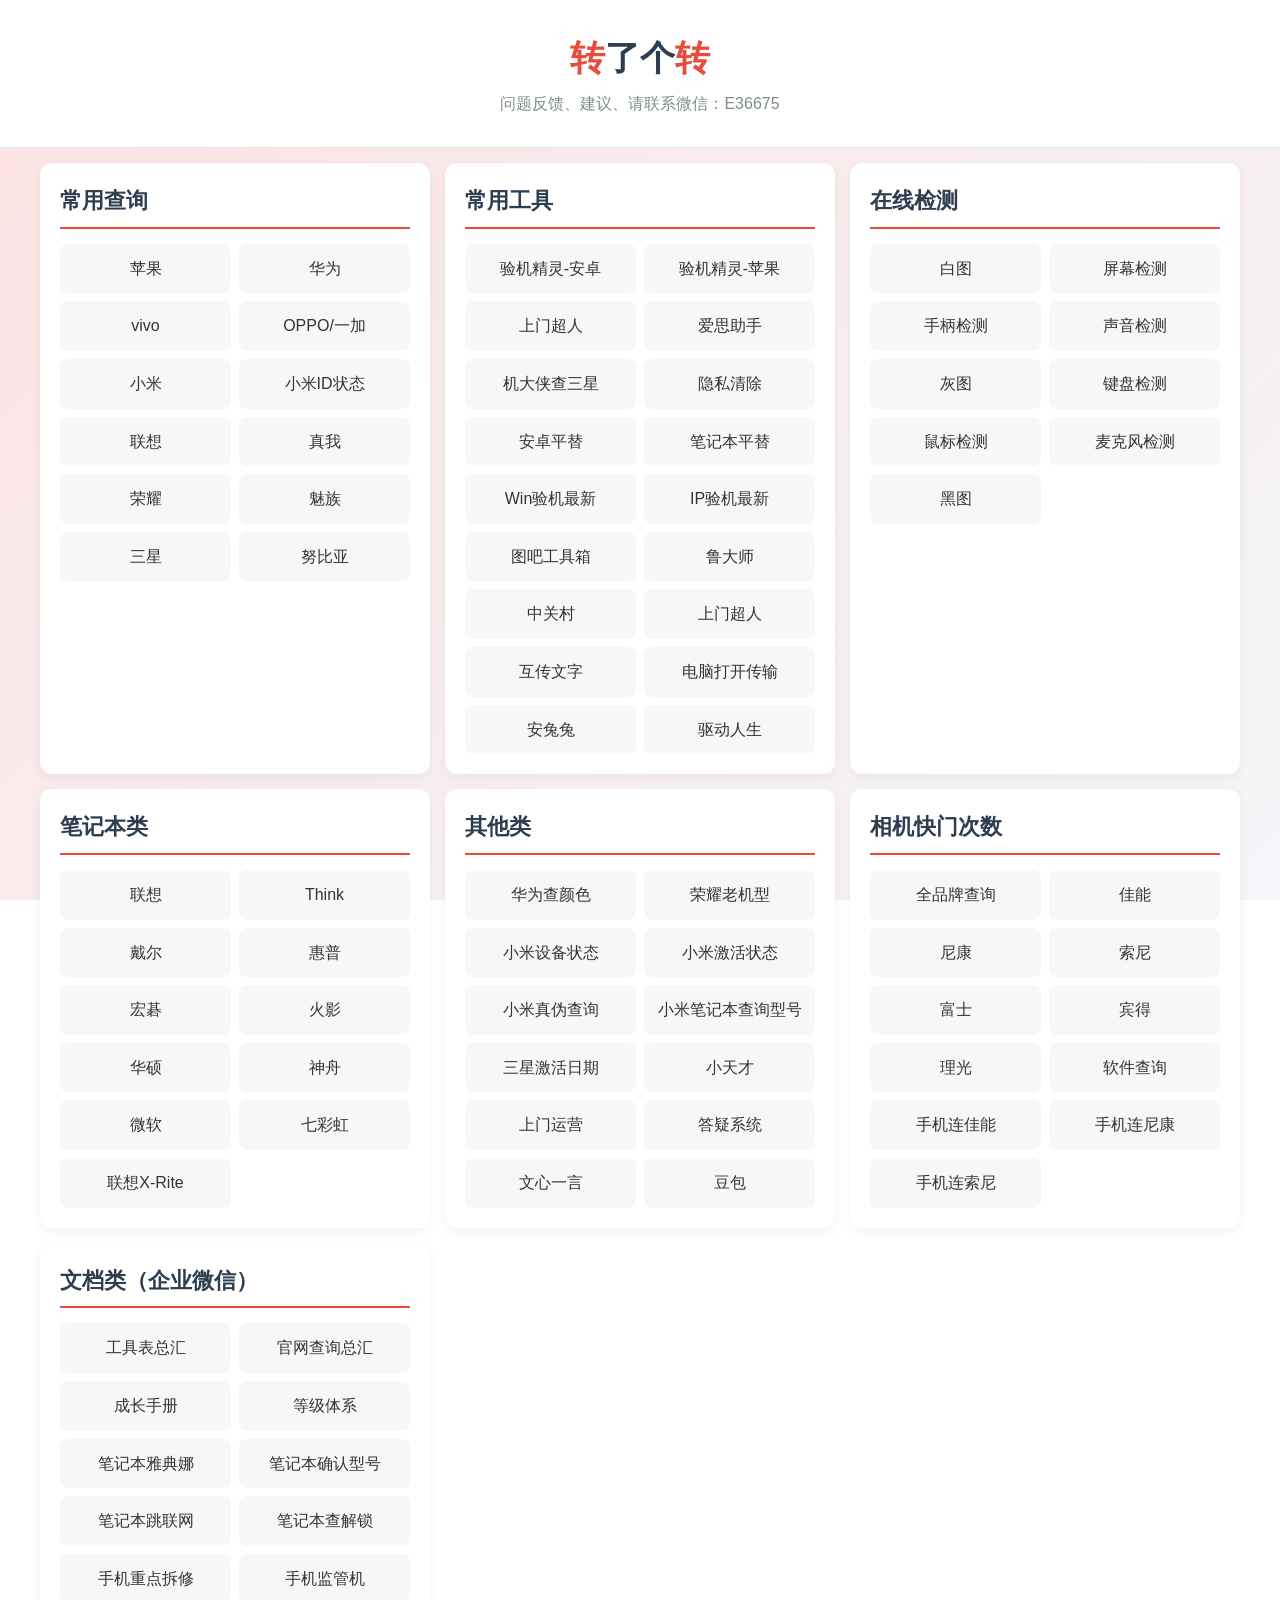
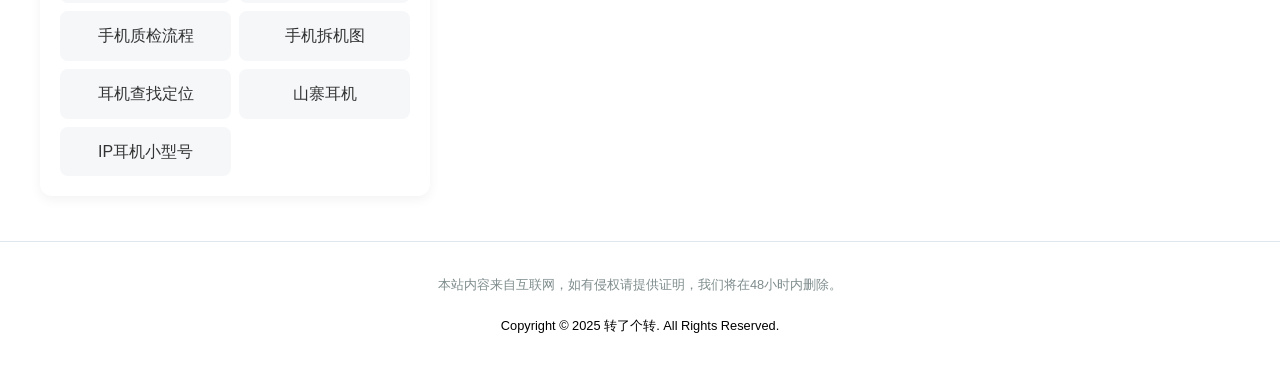
==== index.html @ 6678505d "Update index.html" ====
<!DOCTYPE html>
<html lang="zh-CN">
<head>
    <meta charset="UTF-8">
    <meta name="viewport" content="width=device-width, initial-scale=1.0">
    <title>转了个转</title> <style>
        /* 全局样式 - 渐变背景风格 */
        :root {
            --card-bg-color: #ffffff;
            --text-color: #333;
            --link-color: #e74c3c; /* 红色 */
            --link-hover-color: #c0392b; /* 深红色 */
            --border-color: #e0e6ed;
        }

        body {
            font-family: -apple-system, BlinkMacSystemFont, "Segoe UI", Roboto, "Helvetica Neue", Arial, sans-serif;
            color: var(--text-color);
            line-height: 1.6;
            margin: 0;
            padding: 0;
            /* 渐变背景 */
            background: linear-gradient(135deg, #fce2e2 0%, #f4f6f9 100%);
            background-attachment: fixed;
        }

        .container {
            max-width: 1200px;
            margin: 0 auto;
            padding: 15px;
        }

        /* 头部 */
        .header {
            text-align: center;
            padding: 30px 15px;
            background-color: var(--card-bg-color);
            border-bottom: 1px solid var(--border-color);
        }

        .header h1 {
            font-size: 2.2em;
            margin: 0 0 5px;
            color: #2c3e50; /* 默认文字颜色 */
        }

        /* 新增样式：红色文字 */
        .red-text {
            color: var(--link-color); /* 使用主题红色 */
        }

        .header p {
            font-size: 1em;
            color: #7f8c8d;
            margin: 0;
        }

        /* 内容区块 */
        .category-grid {
            display: grid;
            grid-template-columns: repeat(auto-fit, minmax(300px, 1fr));
            gap: 15px;
        }

        /* 卡片 */
        .category-card {
            background-color: var(--card-bg-color);
            border-radius: 12px;
            padding: 20px;
            box-shadow: 0 4px 12px rgba(0, 0, 0, 0.05);
            transition: transform 0.3s ease, box-shadow 0.3s ease;
        }

        .category-card:hover {
            transform: translateY(-5px);
            box-shadow: 0 8px 20px rgba(0, 0, 0, 0.1);
        }

        .category-card h2 {
            font-size: 1.4em;
            margin-top: 0;
            margin-bottom: 15px;
            color: #2c3e50;
            border-bottom: 2px solid var(--link-color);
            padding-bottom: 8px;
        }

        .link-list {
            list-style: none;
            padding: 0;
            margin: 0;
            display: flex;
            flex-wrap: wrap;
            gap: 8px;
        }

        .link-list li {
            width: calc(50% - 4px);
        }
        
        .link-list a {
            display: block;
            background-color: #f5f7f9;
            padding: 12px;
            border-radius: 8px;
            text-decoration: none;
            color: var(--text-color);
            transition: background-color 0.3s ease, color 0.3s ease;
            text-align: center;
        }

        .link-list a:hover {
            background-color: var(--link-color);
            color: #fff;
        }

        /* 底部 */
        .footer {
            text-align: center;
            padding: 20px 15px;
            font-size: 0.8em;
            color: #7f8c8d;
            margin-top: 30px;
            background-color: var(--card-bg-color);
            border-top: 1px solid var(--border-color);
        }
    </style>
</head>
<body>

<header class="header">
    <h1><span class="red-text">转</span>了个<span class="red-text">转</span></h1>
    <p>问题反馈、建议、请联系微信：E36675</p>

</header>

<main class="container">
    <div class="category-grid">
        <section class="category-card">
            <h2>常用查询</h2>
            <ul class="link-list">
                <li><a href="https://checkcoverage.apple.com/">苹果</a></li>
                <li><a href="https://consumer.huawei.com/cn/support/warranty-query/">华为</a></li>
                <li><a href="https://support.vivo.com.cn/service/authenticityCheck">vivo</a></li>
                <li><a href="https://support.oppo.com/cn/check/">OPPO/一加</a></li>
                <li><a href="https://chat.kefu.mi.com/page/activation#/">小米</a></li>
                <li><a href="https://i.mi.com/find/device/activationlock#/status?_k=as4rmy">小米ID状态</a></li>
                <li><a href="https://newsupport.lenovo.com.cn/guardeploySearch.html">联想</a></li>
                <li><a href="https://www.realme.com/cn/support/phonecheck">真我</a></li>
                <li><a href="https://www.honor.com/cn/support/warranty-query/">荣耀</a></li>
                <li><a href="https://service.meizu.com/authenticity.html">魅族</a></li>
                <li><a href="https://support-cn.samsung.com.cn/product_validation/ProductVerification/accessories.html">三星</a></li>
                <li><a href="https://m.nubia.com/active/authenticitycheck">努比亚</a></li>
            </ul>
        </section>

        <section class="category-card">
            <h2>常用工具</h2>
            <ul class="link-list">
                <li><a href="https://m.zhuanzhuan.com/zlj/qcapp_download/android.html?id=all&app=recycle_check&portalStatus=NeedAuth%3Dfalse">验机精灵-安卓</a></li>
                <li><a href="https://wwg.lanzouo.com/in1q635owm1i">验机精灵-苹果</a></li>
                <li><a href="https://bvapk.zhuanzhuan.com/BVEnginerUpdoor.apk">上门超人</a></li>
                <li><a href="https://m.i4.cn/installBoxAndroid">爱思助手</a></li>
                <li><a href="https://jidaxia.net/down">机大侠查三星</a></li>
                <li><a href="https://cloud.189.cn/web/share?code=uUnie2UZfmIz">隐私清除</a></li>
                <li><a href="https://sr.aihuishou.com/opt/apps/android/jdx-phone-check/jdx-phone-check-app.apk">安卓平替</a></li>
                <li><a href="https://jidaxia.net/">笔记本平替</a></li>
                <li><a href="http://zj.zhuanstatic.com/brain/brain-1752746769426-win-ia32-unpacked3.1.12.zip">Win验机最新</a></li>
                <li><a href="https://fearch.zhuanstatic.com/MacDetector3_md77x1jhihq.zip">IP验机最新</a></li>
                <li><a href="https://cloud.189.cn/web/share?code=vEnM3ynQnARj">图吧工具箱</a></li>
                <li><a href="https://ludashi.com">鲁大师</a></li>
                <li><a href="https://detail.zol.com.cn/notebook_index/subcate16_list_1.html">中关村</a></li>
                <li><a href="https://bvapk.zhuanzhuan.com/BVEnginerUpdoor.apk">上门超人</a></li>
                <li><a href="http://1.92.156.154/index/index/groupchat.html?id=59">互传文字</a></li>
                <li><a href="https://filehelper.weixin.qq.com/?from=windows&type=recommend">电脑打开传输</a></li>
                <li><a href="https://www.antutu.com/download.htm">安兔兔</a></li>
                <li><a href="https://www.160.com/downloads">驱动人生</a></li>
            </ul>
        </section>

        <section class="category-card">
            <h2>在线检测</h2>
            <ul class="link-list">
                <li><a href="http://1.155m.cn/zaixian/tu/a.jpg">白图</a></li>
                <li><a href="http://1.155m.cn/zaixian/bijiben/bijiben.html">屏幕检测</a></li>
                <li><a href="https://www.onlinemictest.com/zh/controller-tester/">手柄检测</a></li>
                <li><a href="https://www.onlinemictest.com/zh/sound-test/">声音检测</a></li>
                <li><a href="http://1.155m.cn/zaixian/tu/b.jpg">灰图</a></li>
                <li><a href="https://www.onlinemictest.com/zh/keyboard-test/">键盘检测</a></li>
                <li><a href="https://cps-check.com/cn/mouse-buttons-test">鼠标检测</a></li>
                <li><a href="https://www.onlinemictest.com/zh/">麦克风检测</a></li>
                <li><a href="http://1.155m.cn/zaixian/tu/c.jpg">黑图</a></li>
            </ul>
        </section>
        
        <section class="category-card">
            <h2>笔记本类</h2>
            <ul class="link-list">
                <li><a href="https://newsupport.lenovo.com.cn/guardeploySearch.html">联想</a></li>
                <li><a href="https://newthink.lenovo.com.cn/guarantee.html">Think</a></li>
                <li><a href="https://www.dell.com/support/contractservices/zh-cn/">戴尔</a></li>
                <li><a href="https://support.hp.com/cn-zh/check-warranty">惠普</a></li>
                <li><a href="https://www.acer.com.cn/support.html?type=1">宏碁</a></li>
                <li><a href="https://www.firebat.com.cn/index/inspection">火影</a></li>
                <li><a href="https://www.asus.com.cn/support/warranty-status-inquiry/">华硕</a></li>
                <li><a href="http://kfgl.hasee.com/lookup/peizhi/index.asp">神舟</a></li>
                <li><a href="https://mybusinessservice.surface.com/zh-CN/CheckWarranty/CheckWarranty">微软</a></li>
                <li><a href="https://www.colorful.cn/home/sn">七彩虹</a></li>
                <li><a href="https://newsupport.lenovo.com.cn/driveDownloads_detail.html?driveId=108440">联想X-Rite</a></li>
            </ul>
        </section>

        <section class="category-card">
            <h2>其他类</h2>
            <ul class="link-list">
                <li><a href="https://consumer.huawei.com/cn/support/sparepart-price/">华为查颜色</a></li>
                <li><a href="https://consumer.huawei.com/cn/support/warranty-query/">荣耀老机型</a></li>
                <li><a href="https://i.mi.com/find/device/activationlock#/status?_k=as4rmy">小米设备状态</a></li>
                <li><a href="https://chat.kefu.mi.com/page/activation#/">小米激活状态</a></li>
                <li><a href="https://m.mi.com/aftersale/security">小米真伪查询</a></li>
                <li><a href="https://www.mi.com/service/notebook/drivers">小米笔记本查询型号</a></li>
                <li><a href="https://support-cn.samsung.com.cn/supportcn/imei/default.aspx">三星激活日期</a></li>
                <li><a href="https://www.okii.com/html/pc/service/all_services.html?activeIndex=2">小天才</a></li>
                <li><a href="https://zzsso.zhuanspirit.com/user/login?host=zzsso.zhuanspirit.com&appType=1&scheme=https&targetHost=mht.zhuanspirit.com&urlParam=%2Fredirect%3Fredirect%3Dhttps%3A%2F%2Fmht.zhuanspirit.com%252F#/orderManage">上门运营</a></li>
                <li><a href="https://zzsso.zhuanspirit.com/user/login?host=zzsso.zhuanspirit.com&appType=1&scheme=https&targetHost=nmht.zhuanspirit.com&urlParam=%2Fredirect%3Fredirect%3Dhttps%3A%2F%2Fnmht.zhuanspirit.com%252Fjudge%252Fgeneral">答疑系统</a></li>
                <li><a href="https://yiyan.baidu.com/">文心一言</a></li>
                <li><a href="https://www.doubao.com/chat/">豆包</a></li>
            </ul>
        </section>

        <section class="category-card">
            <h2>相机快门次数</h2>
            <ul class="link-list">
                <li><a href="https://digeeker.com/">全品牌查询</a></li>
                <li><a href="https://canon.digeeker.com/">佳能</a></li>
                <li><a href="https://nikon.digeeker.com/">尼康</a></li>
                <li><a href="https://sony.digeeker.com/">索尼</a></li>
                <li><a href="https://fuji.digeeker.com/">富士</a></li>
                <li><a href="https://pentax.digeeker.com/">宾得</a></li>
                <li><a href="https://ricoh.digeeker.com/">理光</a></li>
                <li><a href="https://www.eosmsg.org/">软件查询</a></li>
                <li><a href="https://www.canon.com.cn/supports/app/#/id=camera&Canon_Camera_Connect">手机连佳能</a></li>
                <li><a href="https://www.nikon.com.cn/sc_CN/service-and-support/downloads/app.tag/app/wireless_mobile_utility.dcr">手机连尼康</a></li>
                <li><a href="https://www.sonystyle.com.cn/minisite/cross/app/imaging.htm#creators">手机连索尼</a></li>
            </ul>
        </section>

        <section class="category-card">
            <h2>文档类（企业微信）</h2>
            <ul class="link-list">
                <li><a href="https://doc.weixin.qq.com/sheet/e3_AdEAPwZSAIwTtoCR0Y5QVCuSyPKVW?scode=AJ4AfQfgAAwH05Ocg5ATYAPQawAHE&tab=BB08J2">工具表总汇</a></li>
                <li><a href="https://doc.weixin.qq.com/doc/w3_ARcA6waoALIgwjzZfZISDqCo0ZCJg?scode=AJ4AfQfgAAwjz9jF51ATYAPQawAHE">官网查询总汇</a></li>
                <li><a href="https://doc.weixin.qq.com/sheet/e3_AdgAXQaBANQbUI2qwyTQAur0p1JYs?scode=AJ4AfQfgAAwCT9jMQzATYAPQawAHE">成长手册</a></li>
                <li><a href="https://doc.weixin.qq.com/doc/w3_AdgAXQaBANQw260n2nYQq2IkMjfW5?scode=AJ4AfQfgAAwJ4hCEpv">等级体系</a></li>
                <li><a href="https://docs.qq.com/sheet/DRnJVQ2tlc1VScmtZ?tab=woxftk&from_account_guide=1&clickStart=1740414205586">笔记本雅典娜</a></li>
                <li><a href="https://doc.weixin.qq.com/doc/w3_AXUAiAZSAKIx7EuM7AkRsOBdOygOr?scode=AJ4AfQfgAAwvNVbmonATYAPQawAHE">笔记本确认型号</a></li>
                <li><a href="https://doc.weixin.qq.com/doc/w3_ATsAPAZNALwNBlNFeeXSuOFADrmZV?scode=AJ4AfQfgAAwNP2oMsFATYAPQawAHE">笔记本跳联网</a></li>
                <li><a href="https://doc.weixin.qq.com/doc/w3_AZkAeAaNAM8fm5D2TYYRCuDgPH4BW?scode=AJ4AfQfgAAwSNHOXPZATYAPQawAHE">笔记本查解锁</a></li>
                <li><a href="https://doc.weixin.qq.com/doc/w3_ANkABQbsAOkH031o8sXReGAglD0RS?scode=AJ4AfQfgAAwJJq8Dp1ATYAPQawAHE">手机重点拆修</a></li>
                <li><a href="https://doc.weixin.qq.com/doc/w3_AdEALQbcAA4uYgWaSs8S1a5Uat61W?scode=AJ4AfQfgAAwekTsvFdATYAPQawAHE">手机监管机</a></li>
                <li><a href="https://doc.weixin.qq.com/doc/w3_AdgAXQaBANQzEEM3U4STiWBp0lII1?scode=AJ4AfQfgAAw9221hHPAdEAPwZSAIw">手机质检流程</a></li>
                <li><a href="https://doc.weixin.qq.com/sheet/e3_AdEALQbcAA4UezkjQIHT1asLWVtHy?scode=AJ4AfQfgAAwZYFUK8mATYAPQawAHE&tab=BB08J2">手机拆机图</a></li>
                <li><a href="https://doc.weixin.qq.com/doc/w3_AC0A5QbAAB8IhfiIFE6TfG9yv1OSl?scode=AJ4AfQfgAAwmbhyVZMATYAPQawAHE">耳机查找定位</a></li>
                <li><a href="https://doc.weixin.qq.com/doc/w3_AC0A5QbAAB8005Bd1xHS5SsdT8uy0?scode=AJ4AfQfgAAwOHNha3qATYAPQawAHE">山寨耳机</a></li>
                <li><a href="https://support.apple.com/zh-cn/109525">IP耳机小型号</a></li>
            </ul>
        </section>
    </div>
</main>

<footer class="footer">
    
<footer>
<footer>
<footer>
<footer>
  <p>
    本站内容来自互联网，如有侵权请提供证明，我们将在48小时内删除。<br><br>
    <span style="color: black;">
      Copyright © 2025 转了个转. All Rights Reserved.
    </span>
  </p>
</footer>
</body>

</html>
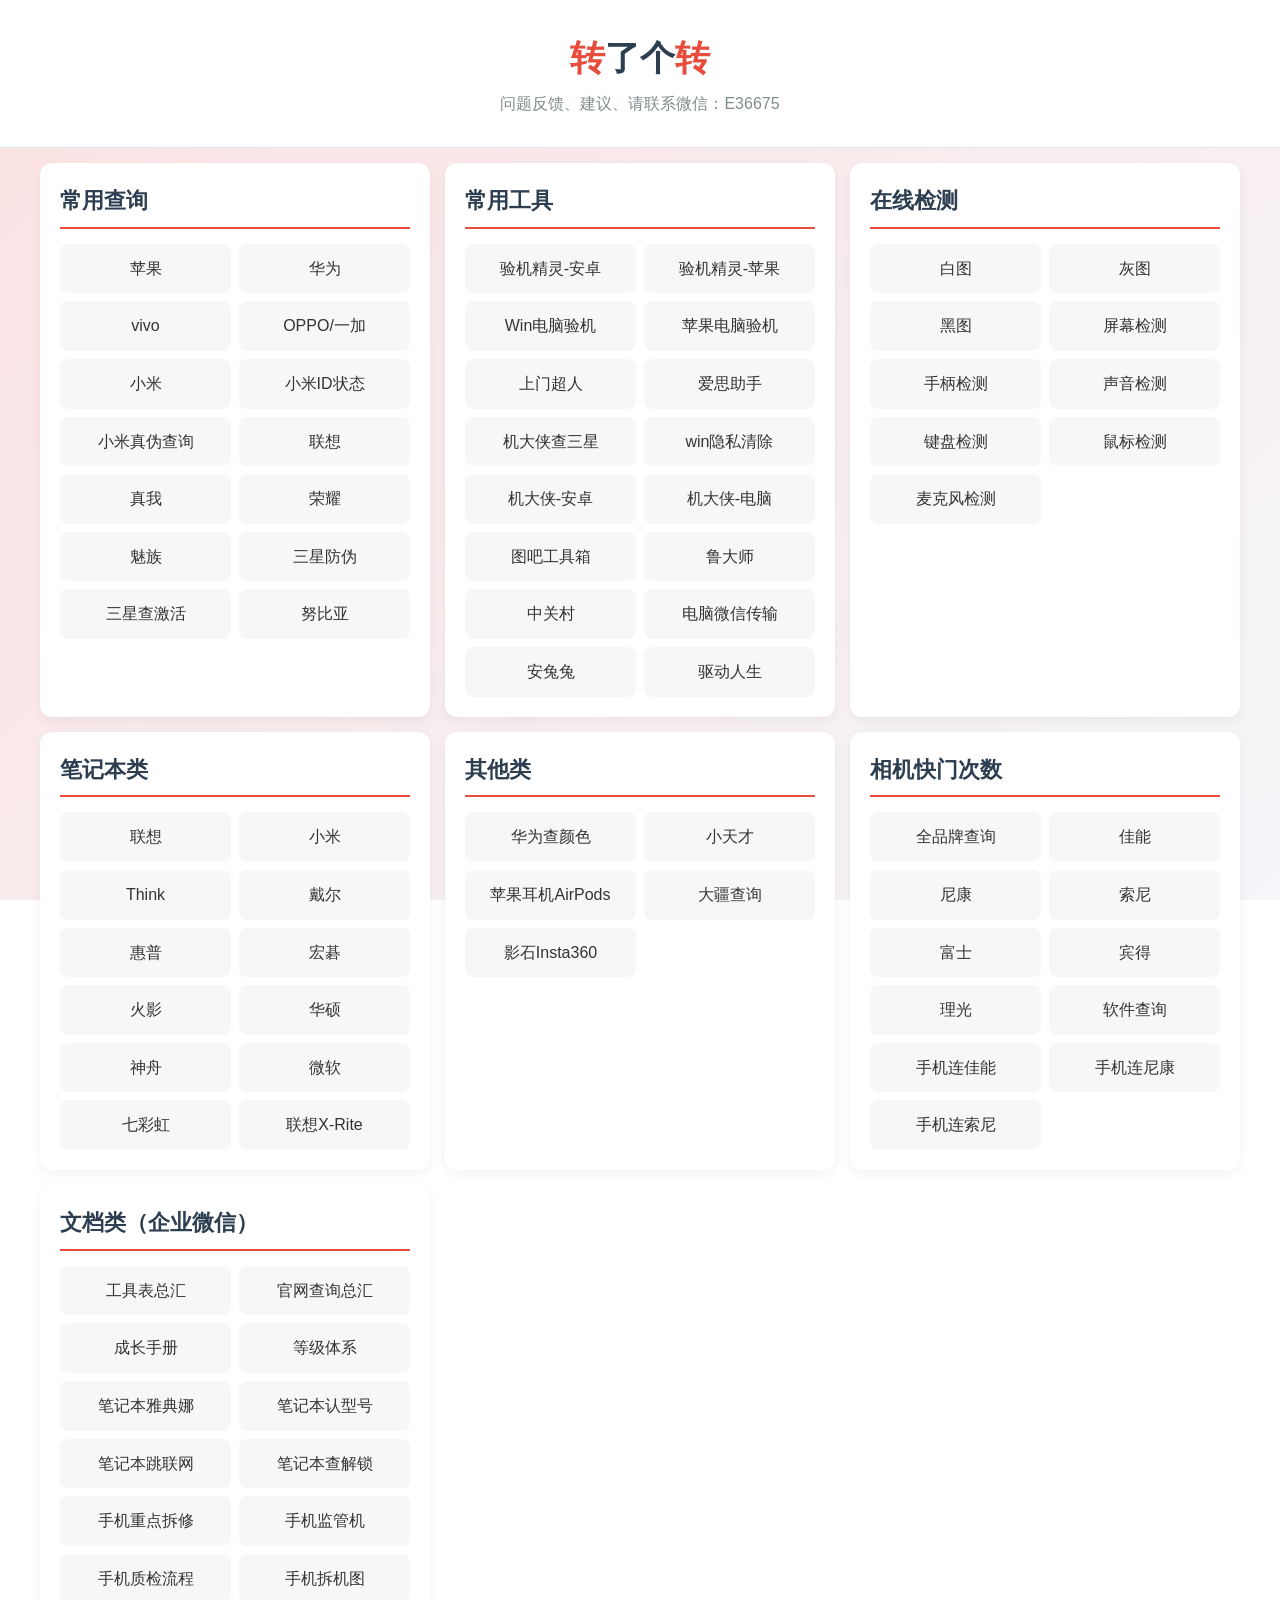
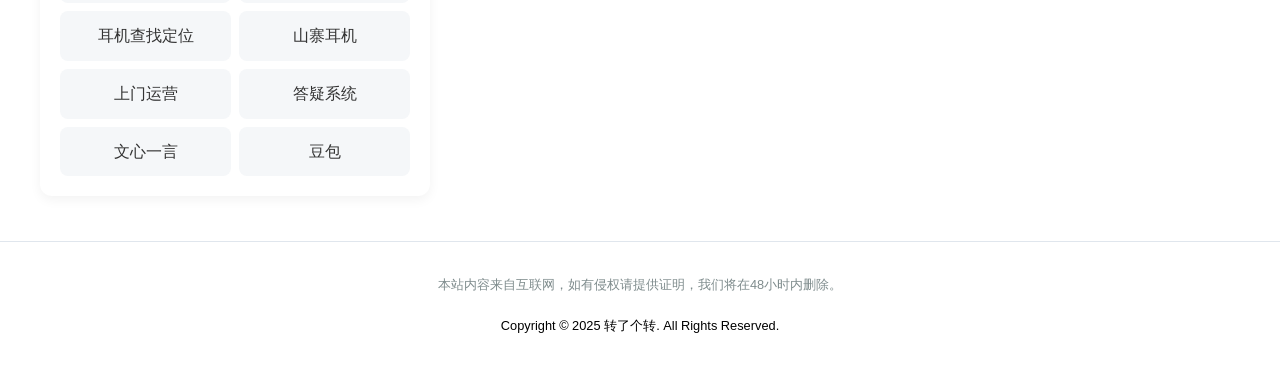
==== commit 6b7d1a81: "Update index.html" ====
--- a/index.html
+++ b/index.html
@@ -3,135 +3,14 @@
 <head>
     <meta charset="UTF-8">
     <meta name="viewport" content="width=device-width, initial-scale=1.0">
-    <title>转了个转</title> <style>
-        /* 全局样式 - 渐变背景风格 */
-        :root {
-            --card-bg-color: #ffffff;
-            --text-color: #333;
-            --link-color: #e74c3c; /* 红色 */
-            --link-hover-color: #c0392b; /* 深红色 */
-            --border-color: #e0e6ed;
-        }
-
-        body {
-            font-family: -apple-system, BlinkMacSystemFont, "Segoe UI", Roboto, "Helvetica Neue", Arial, sans-serif;
-            color: var(--text-color);
-            line-height: 1.6;
-            margin: 0;
-            padding: 0;
-            /* 渐变背景 */
-            background: linear-gradient(135deg, #fce2e2 0%, #f4f6f9 100%);
-            background-attachment: fixed;
-        }
-
-        .container {
-            max-width: 1200px;
-            margin: 0 auto;
-            padding: 15px;
-        }
-
-        /* 头部 */
-        .header {
-            text-align: center;
-            padding: 30px 15px;
-            background-color: var(--card-bg-color);
-            border-bottom: 1px solid var(--border-color);
-        }
-
-        .header h1 {
-            font-size: 2.2em;
-            margin: 0 0 5px;
-            color: #2c3e50; /* 默认文字颜色 */
-        }
-
-        /* 新增样式：红色文字 */
-        .red-text {
-            color: var(--link-color); /* 使用主题红色 */
-        }
-
-        .header p {
-            font-size: 1em;
-            color: #7f8c8d;
-            margin: 0;
-        }
-
-        /* 内容区块 */
-        .category-grid {
-            display: grid;
-            grid-template-columns: repeat(auto-fit, minmax(300px, 1fr));
-            gap: 15px;
-        }
-
-        /* 卡片 */
-        .category-card {
-            background-color: var(--card-bg-color);
-            border-radius: 12px;
-            padding: 20px;
-            box-shadow: 0 4px 12px rgba(0, 0, 0, 0.05);
-            transition: transform 0.3s ease, box-shadow 0.3s ease;
-        }
-
-        .category-card:hover {
-            transform: translateY(-5px);
-            box-shadow: 0 8px 20px rgba(0, 0, 0, 0.1);
-        }
-
-        .category-card h2 {
-            font-size: 1.4em;
-            margin-top: 0;
-            margin-bottom: 15px;
-            color: #2c3e50;
-            border-bottom: 2px solid var(--link-color);
-            padding-bottom: 8px;
-        }
-
-        .link-list {
-            list-style: none;
-            padding: 0;
-            margin: 0;
-            display: flex;
-            flex-wrap: wrap;
-            gap: 8px;
-        }
-
-        .link-list li {
-            width: calc(50% - 4px);
-        }
-        
-        .link-list a {
-            display: block;
-            background-color: #f5f7f9;
-            padding: 12px;
-            border-radius: 8px;
-            text-decoration: none;
-            color: var(--text-color);
-            transition: background-color 0.3s ease, color 0.3s ease;
-            text-align: center;
-        }
-
-        .link-list a:hover {
-            background-color: var(--link-color);
-            color: #fff;
-        }
-
-        /* 底部 */
-        .footer {
-            text-align: center;
-            padding: 20px 15px;
-            font-size: 0.8em;
-            color: #7f8c8d;
-            margin-top: 30px;
-            background-color: var(--card-bg-color);
-            border-top: 1px solid var(--border-color);
-        }
-    </style>
+    <title>转了个转</title>
+    <link rel="stylesheet" href="style.css">
 </head>
 <body>
 
 <header class="header">
     <h1><span class="red-text">转</span>了个<span class="red-text">转</span></h1>
     <p>问题反馈、建议、请联系微信：E36675</p>
-
 </header>
 
 <main class="container">
@@ -145,11 +24,13 @@
                 <li><a href="https://support.oppo.com/cn/check/">OPPO/一加</a></li>
                 <li><a href="https://chat.kefu.mi.com/page/activation#/">小米</a></li>
                 <li><a href="https://i.mi.com/find/device/activationlock#/status?_k=as4rmy">小米ID状态</a></li>
+                <li><a href="https://m.mi.com/aftersale/security">小米真伪查询</a></li>
                 <li><a href="https://newsupport.lenovo.com.cn/guardeploySearch.html">联想</a></li>
                 <li><a href="https://www.realme.com/cn/support/phonecheck">真我</a></li>
                 <li><a href="https://www.honor.com/cn/support/warranty-query/">荣耀</a></li>
                 <li><a href="https://service.meizu.com/authenticity.html">魅族</a></li>
-                <li><a href="https://support-cn.samsung.com.cn/product_validation/ProductVerification/accessories.html">三星</a></li>
+                <li><a href="https://support-cn.samsung.com.cn/product_validation/ProductVerification/accessories.html">三星防伪</a></li>
+                <li><a href="https://support-cn.samsung.com.cn/supportcn/imei/default.aspx">三星查激活</a></li>
                 <li><a href="https://m.nubia.com/active/authenticitycheck">努比亚</a></li>
             </ul>
         </section>
@@ -159,20 +40,18 @@
             <ul class="link-list">
                 <li><a href="https://m.zhuanzhuan.com/zlj/qcapp_download/android.html?id=all&app=recycle_check&portalStatus=NeedAuth%3Dfalse">验机精灵-安卓</a></li>
                 <li><a href="https://wwg.lanzouo.com/in1q635owm1i">验机精灵-苹果</a></li>
+                <li><a href="http://zj.zhuanstatic.com/brain/brain-1752746769426-win-ia32-unpacked3.1.12.zip">Win电脑验机</a></li>
+                <li><a href="https://fearch.zhuanstatic.com/MacDetector3_md77x1jhihq.zip">苹果电脑验机</a></li>
                 <li><a href="https://bvapk.zhuanzhuan.com/BVEnginerUpdoor.apk">上门超人</a></li>
                 <li><a href="https://m.i4.cn/installBoxAndroid">爱思助手</a></li>
                 <li><a href="https://jidaxia.net/down">机大侠查三星</a></li>
-                <li><a href="https://cloud.189.cn/web/share?code=uUnie2UZfmIz">隐私清除</a></li>
-                <li><a href="https://sr.aihuishou.com/opt/apps/android/jdx-phone-check/jdx-phone-check-app.apk">安卓平替</a></li>
-                <li><a href="https://jidaxia.net/">笔记本平替</a></li>
-                <li><a href="http://zj.zhuanstatic.com/brain/brain-1752746769426-win-ia32-unpacked3.1.12.zip">Win验机最新</a></li>
-                <li><a href="https://fearch.zhuanstatic.com/MacDetector3_md77x1jhihq.zip">IP验机最新</a></li>
-                <li><a href="https://cloud.189.cn/web/share?code=vEnM3ynQnARj">图吧工具箱</a></li>
+                <li><a href="https://wwg.lanzouo.com/i5IYT36493ja">win隐私清除</a></li>
+                <li><a href="https://sr.aihuishou.com/opt/apps/android/jdx-phone-check/jdx-phone-check-app.apk">机大侠-安卓</a></li>
+                <li><a href="https://jidaxia.net/">机大侠-电脑</a></li>
+                <li><a href="https://www.tbtool.cn/">图吧工具箱</a></li>
                 <li><a href="https://ludashi.com">鲁大师</a></li>
                 <li><a href="https://detail.zol.com.cn/notebook_index/subcate16_list_1.html">中关村</a></li>
-                <li><a href="https://bvapk.zhuanzhuan.com/BVEnginerUpdoor.apk">上门超人</a></li>
-                <li><a href="http://1.92.156.154/index/index/groupchat.html?id=59">互传文字</a></li>
-                <li><a href="https://filehelper.weixin.qq.com/?from=windows&type=recommend">电脑打开传输</a></li>
+                <li><a href="https://filehelper.weixin.qq.com/?from=windows&type=recommend">电脑微信传输</a></li>
                 <li><a href="https://www.antutu.com/download.htm">安兔兔</a></li>
                 <li><a href="https://www.160.com/downloads">驱动人生</a></li>
             </ul>
@@ -181,15 +60,16 @@
         <section class="category-card">
             <h2>在线检测</h2>
             <ul class="link-list">
-                <li><a href="http://1.155m.cn/zaixian/tu/a.jpg">白图</a></li>
+                <li><a href="http://z.788555.xyz/tu/bai.jpg">白图</a></li>
+                <li><a href="http://z.788555.xyz/tu/hui.jpg">灰图</a></li>
+                <li><a href="http://z.788555.xyz/tu/hei.jpg">黑图</a></li>
                 <li><a href="http://1.155m.cn/zaixian/bijiben/bijiben.html">屏幕检测</a></li>
                 <li><a href="https://www.onlinemictest.com/zh/controller-tester/">手柄检测</a></li>
                 <li><a href="https://www.onlinemictest.com/zh/sound-test/">声音检测</a></li>
-                <li><a href="http://1.155m.cn/zaixian/tu/b.jpg">灰图</a></li>
                 <li><a href="https://www.onlinemictest.com/zh/keyboard-test/">键盘检测</a></li>
                 <li><a href="https://cps-check.com/cn/mouse-buttons-test">鼠标检测</a></li>
                 <li><a href="https://www.onlinemictest.com/zh/">麦克风检测</a></li>
-                <li><a href="http://1.155m.cn/zaixian/tu/c.jpg">黑图</a></li>
+                
             </ul>
         </section>
         
@@ -197,6 +77,7 @@
             <h2>笔记本类</h2>
             <ul class="link-list">
                 <li><a href="https://newsupport.lenovo.com.cn/guardeploySearch.html">联想</a></li>
+                <li><a href="https://www.mi.com/service/notebook/drivers">小米</a></li>
                 <li><a href="https://newthink.lenovo.com.cn/guarantee.html">Think</a></li>
                 <li><a href="https://www.dell.com/support/contractservices/zh-cn/">戴尔</a></li>
                 <li><a href="https://support.hp.com/cn-zh/check-warranty">惠普</a></li>
@@ -214,17 +95,10 @@
             <h2>其他类</h2>
             <ul class="link-list">
                 <li><a href="https://consumer.huawei.com/cn/support/sparepart-price/">华为查颜色</a></li>
-                <li><a href="https://consumer.huawei.com/cn/support/warranty-query/">荣耀老机型</a></li>
-                <li><a href="https://i.mi.com/find/device/activationlock#/status?_k=as4rmy">小米设备状态</a></li>
-                <li><a href="https://chat.kefu.mi.com/page/activation#/">小米激活状态</a></li>
-                <li><a href="https://m.mi.com/aftersale/security">小米真伪查询</a></li>
-                <li><a href="https://www.mi.com/service/notebook/drivers">小米笔记本查询型号</a></li>
-                <li><a href="https://support-cn.samsung.com.cn/supportcn/imei/default.aspx">三星激活日期</a></li>
                 <li><a href="https://www.okii.com/html/pc/service/all_services.html?activeIndex=2">小天才</a></li>
-                <li><a href="https://zzsso.zhuanspirit.com/user/login?host=zzsso.zhuanspirit.com&appType=1&scheme=https&targetHost=mht.zhuanspirit.com&urlParam=%2Fredirect%3Fredirect%3Dhttps%3A%2F%2Fmht.zhuanspirit.com%252F#/orderManage">上门运营</a></li>
-                <li><a href="https://zzsso.zhuanspirit.com/user/login?host=zzsso.zhuanspirit.com&appType=1&scheme=https&targetHost=nmht.zhuanspirit.com&urlParam=%2Fredirect%3Fredirect%3Dhttps%3A%2F%2Fnmht.zhuanspirit.com%252Fjudge%252Fgeneral">答疑系统</a></li>
-                <li><a href="https://yiyan.baidu.com/">文心一言</a></li>
-                <li><a href="https://www.doubao.com/chat/">豆包</a></li>
+                <li><a href="https://support.apple.com/zh-cn/109525">苹果耳机AirPods</a></li>
+                <li><a href="https://repair.dji.com/device/search?re=cn&lang=zh-CN">大疆查询</a></li>
+                <li><a href="https://www.insta360.com/cn/support/Insta360Care/query">影石Insta360</a></li>
             </ul>
         </section>
 
@@ -253,7 +127,7 @@
                 <li><a href="https://doc.weixin.qq.com/sheet/e3_AdgAXQaBANQbUI2qwyTQAur0p1JYs?scode=AJ4AfQfgAAwCT9jMQzATYAPQawAHE">成长手册</a></li>
                 <li><a href="https://doc.weixin.qq.com/doc/w3_AdgAXQaBANQw260n2nYQq2IkMjfW5?scode=AJ4AfQfgAAwJ4hCEpv">等级体系</a></li>
                 <li><a href="https://docs.qq.com/sheet/DRnJVQ2tlc1VScmtZ?tab=woxftk&from_account_guide=1&clickStart=1740414205586">笔记本雅典娜</a></li>
-                <li><a href="https://doc.weixin.qq.com/doc/w3_AXUAiAZSAKIx7EuM7AkRsOBdOygOr?scode=AJ4AfQfgAAwvNVbmonATYAPQawAHE">笔记本确认型号</a></li>
+                <li><a href="https://doc.weixin.qq.com/doc/w3_AXUAiAZSAKIx7EuM7AkRsOBdOygOr?scode=AJ4AfQfgAAwvNVbmonATYAPQawAHE">笔记本认型号</a></li>
                 <li><a href="https://doc.weixin.qq.com/doc/w3_ATsAPAZNALwNBlNFeeXSuOFADrmZV?scode=AJ4AfQfgAAwNP2oMsFATYAPQawAHE">笔记本跳联网</a></li>
                 <li><a href="https://doc.weixin.qq.com/doc/w3_AZkAeAaNAM8fm5D2TYYRCuDgPH4BW?scode=AJ4AfQfgAAwSNHOXPZATYAPQawAHE">笔记本查解锁</a></li>
                 <li><a href="https://doc.weixin.qq.com/doc/w3_ANkABQbsAOkH031o8sXReGAglD0RS?scode=AJ4AfQfgAAwJJq8Dp1ATYAPQawAHE">手机重点拆修</a></li>
@@ -262,25 +136,22 @@
                 <li><a href="https://doc.weixin.qq.com/sheet/e3_AdEALQbcAA4UezkjQIHT1asLWVtHy?scode=AJ4AfQfgAAwZYFUK8mATYAPQawAHE&tab=BB08J2">手机拆机图</a></li>
                 <li><a href="https://doc.weixin.qq.com/doc/w3_AC0A5QbAAB8IhfiIFE6TfG9yv1OSl?scode=AJ4AfQfgAAwmbhyVZMATYAPQawAHE">耳机查找定位</a></li>
                 <li><a href="https://doc.weixin.qq.com/doc/w3_AC0A5QbAAB8005Bd1xHS5SsdT8uy0?scode=AJ4AfQfgAAwOHNha3qATYAPQawAHE">山寨耳机</a></li>
-                <li><a href="https://support.apple.com/zh-cn/109525">IP耳机小型号</a></li>
+                <li><a href="https://zzsso.zhuanspirit.com/user/login?host=zzsso.zhuanspirit.com&appType=1&scheme=https&targetHost=mht.zhuanspirit.com&urlParam=%2Fredirect%3Fredirect%3Dhttps%3A%2F%2Fmht.zhuanspirit.com%252F#/orderManage">上门运营</a></li>
+                <li><a href="https://zzsso.zhuanspirit.com/user/login?host=zzsso.zhuanspirit.com&appType=1&scheme=https&targetHost=nmht.zhuanspirit.com&urlParam=%2Fredirect%3Fredirect%3Dhttps%3A%2F%2Fnmht.zhuanspirit.com%252Fjudge%252Fgeneral">答疑系统</a></li>
+                <li><a href="https://yiyan.baidu.com/">文心一言</a></li>
+                <li><a href="https://www.doubao.com/chat/">豆包</a></li>
             </ul>
         </section>
     </div>
 </main>
 
 <footer class="footer">
-    
-<footer>
-<footer>
-<footer>
-<footer>
-  <p>
-    本站内容来自互联网，如有侵权请提供证明，我们将在48小时内删除。<br><br>
-    <span style="color: black;">
-      Copyright © 2025 转了个转. All Rights Reserved.
-    </span>
-  </p>
+    <p>
+        本站内容来自互联网，如有侵权请提供证明，我们将在48小时内删除。<br><br>
+        <span style="color: black;">
+            Copyright © 2025 转了个转. All Rights Reserved.
+        </span>
+    </p>
 </footer>
 </body>
-
 </html>
--- a/style.css
+++ b/style.css
@@ -0,0 +1,125 @@
+/* ====================
+   全局样式
+   ==================== */
+:root {
+    --card-bg-color: #ffffff;
+    --text-color: #333;
+    --link-color: #e74c3c; /* 红色 */
+    --link-hover-color: #c0392b; /* 深红色 */
+    --border-color: #e0e6ed;
+}
+
+body {
+    font-family: -apple-system, BlinkMacSystemFont, "Segoe UI", Roboto, "Helvetica Neue", Arial, sans-serif;
+    color: var(--text-color);
+    line-height: 1.6;
+    margin: 0;
+    padding: 0;
+    background: linear-gradient(135deg, #fce2e2 0%, #f4f6f9 100%);
+    background-attachment: fixed;
+}
+
+.container {
+    max-width: 1200px;
+    margin: 0 auto;
+    padding: 15px;
+}
+
+/* ====================
+   头部样式
+   ==================== */
+.header {
+    text-align: center;
+    padding: 30px 15px;
+    background-color: var(--card-bg-color);
+    border-bottom: 1px solid var(--border-color);
+}
+
+.header h1 {
+    font-size: 2.2em;
+    margin: 0 0 5px;
+    color: #2c3e50;
+}
+
+.red-text {
+    color: var(--link-color);
+}
+
+.header p {
+    font-size: 1em;
+    color: #7f8c8d;
+    margin: 0;
+}
+
+/* ====================
+   卡片与链接样式
+   ==================== */
+.category-grid {
+    display: grid;
+    grid-template-columns: repeat(auto-fit, minmax(300px, 1fr));
+    gap: 15px;
+}
+
+.category-card {
+    background-color: var(--card-bg-color);
+    border-radius: 12px;
+    padding: 20px;
+    box-shadow: 0 4px 12px rgba(0, 0, 0, 0.05);
+    transition: transform 0.3s ease, box-shadow 0.3s ease;
+}
+
+.category-card:hover {
+    transform: translateY(-5px);
+    box-shadow: 0 8px 20px rgba(0, 0, 0, 0.1);
+}
+
+.category-card h2 {
+    font-size: 1.4em;
+    margin-top: 0;
+    margin-bottom: 15px;
+    color: #2c3e50;
+    border-bottom: 2px solid var(--link-color);
+    padding-bottom: 8px;
+}
+
+.link-list {
+    list-style: none;
+    padding: 0;
+    margin: 0;
+    display: flex;
+    flex-wrap: wrap;
+    gap: 8px;
+}
+
+.link-list li {
+    width: calc(50% - 4px);
+}
+
+.link-list a {
+    display: block;
+    background-color: #f5f7f9;
+    padding: 12px;
+    border-radius: 8px;
+    text-decoration: none;
+    color: var(--text-color);
+    transition: background-color 0.3s ease, color 0.3s ease;
+    text-align: center;
+}
+
+.link-list a:hover {
+    background-color: var(--link-color);
+    color: #fff;
+}
+
+/* ====================
+   底部样式
+   ==================== */
+.footer {
+    text-align: center;
+    padding: 20px 15px;
+    font-size: 0.8em;
+    color: #7f8c8d;
+    margin-top: 30px;
+    background-color: var(--card-bg-color);
+    border-top: 1px solid var(--border-color);
+}
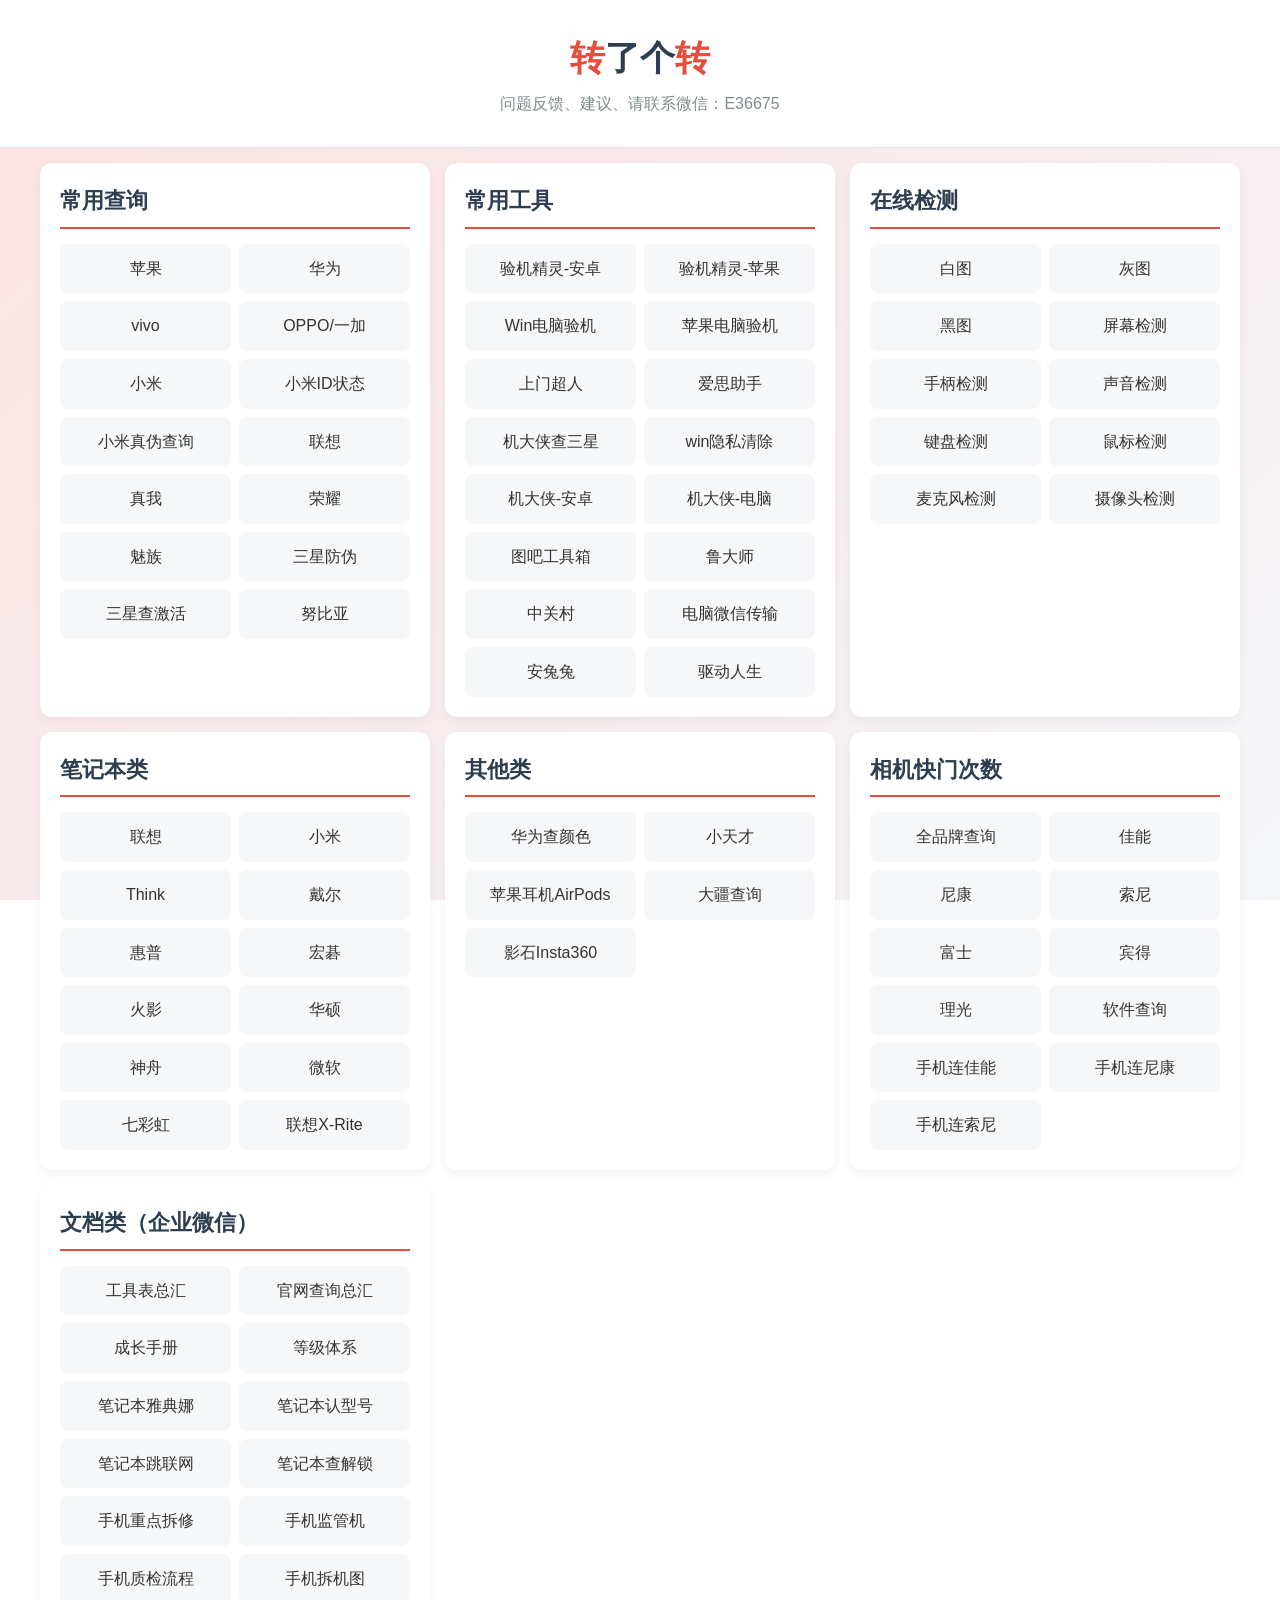
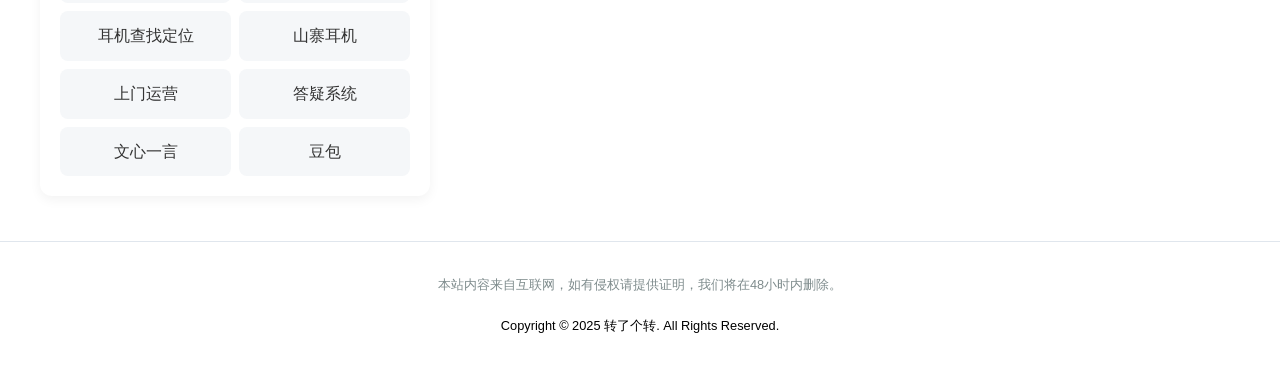
==== commit c0e3b1b7: "Update index.html" ====
--- a/index.html
+++ b/index.html
@@ -69,6 +69,7 @@
                 <li><a href="https://www.onlinemictest.com/zh/keyboard-test/">键盘检测</a></li>
                 <li><a href="https://cps-check.com/cn/mouse-buttons-test">鼠标检测</a></li>
                 <li><a href="https://www.onlinemictest.com/zh/">麦克风检测</a></li>
+                <li><a href="https://www.onlinemictest.com/zh/webcam-test/">摄像头检测</a></li>
                 
             </ul>
         </section>
